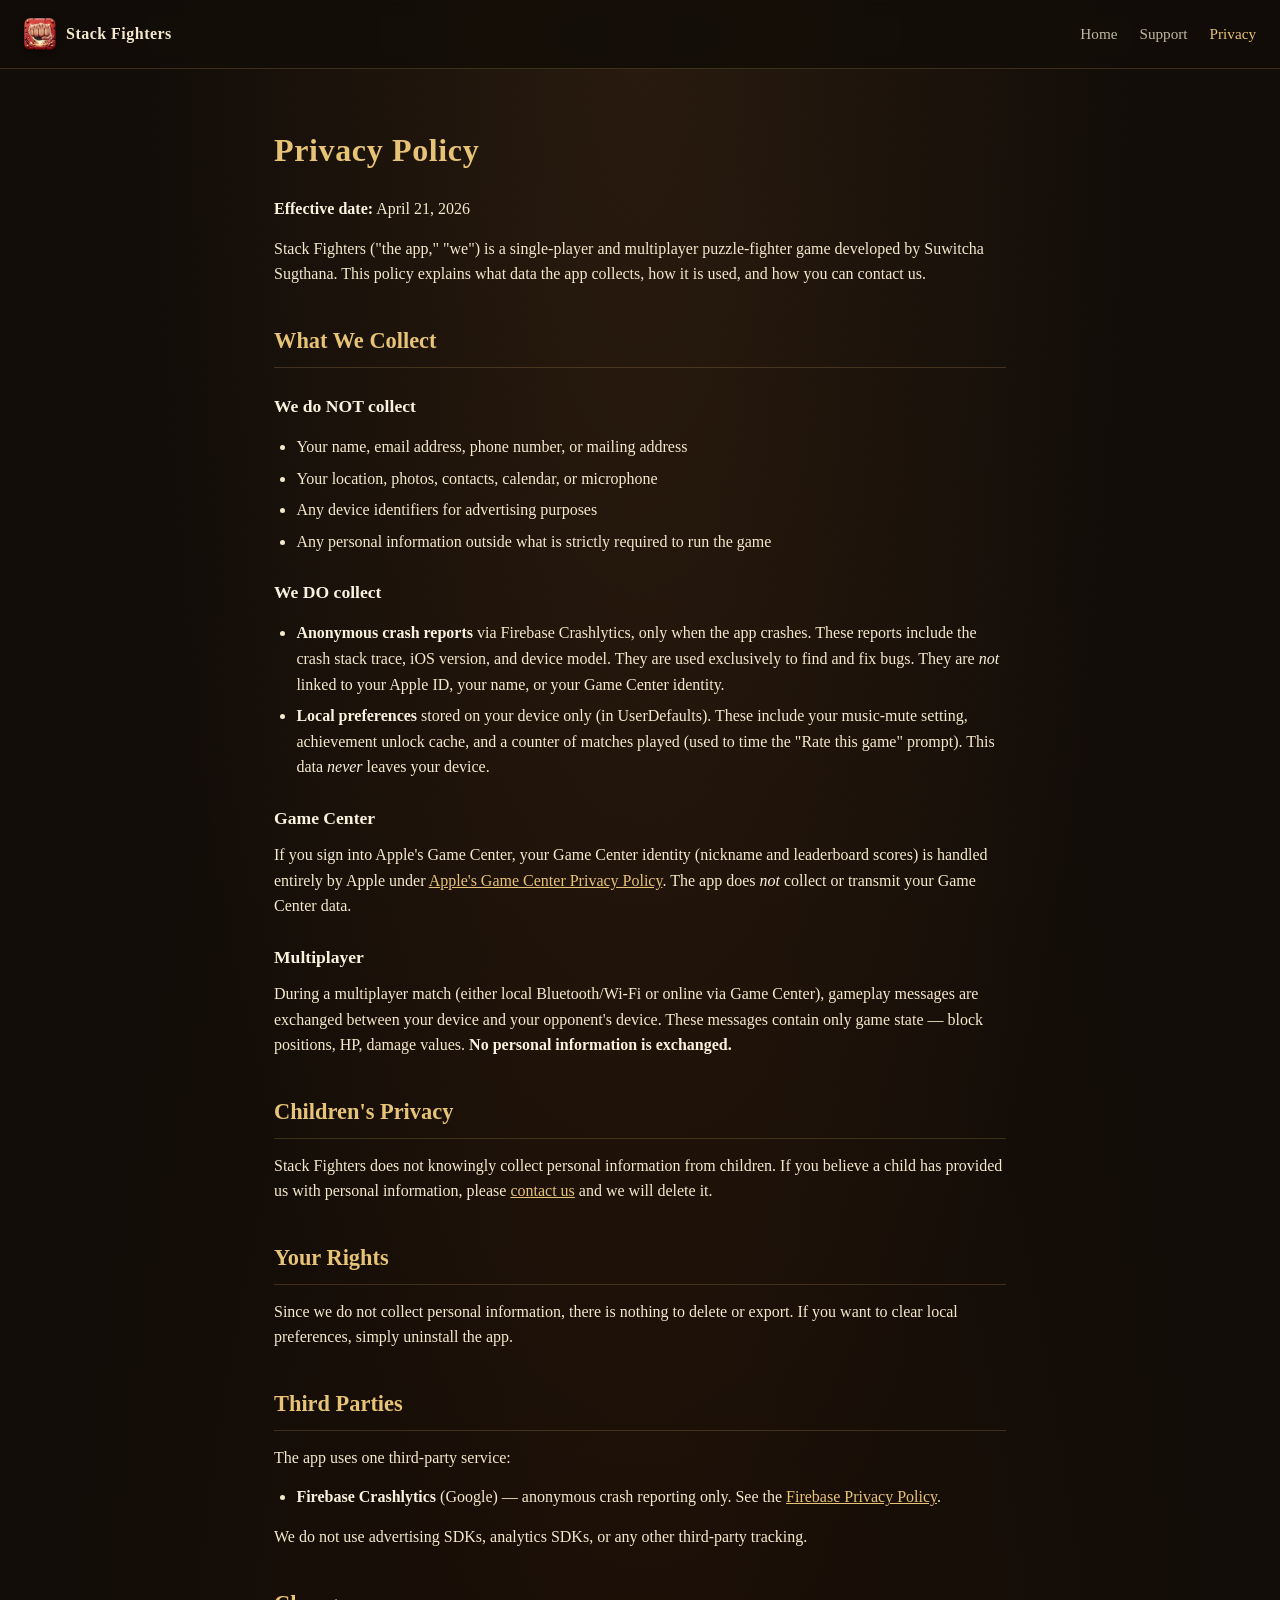
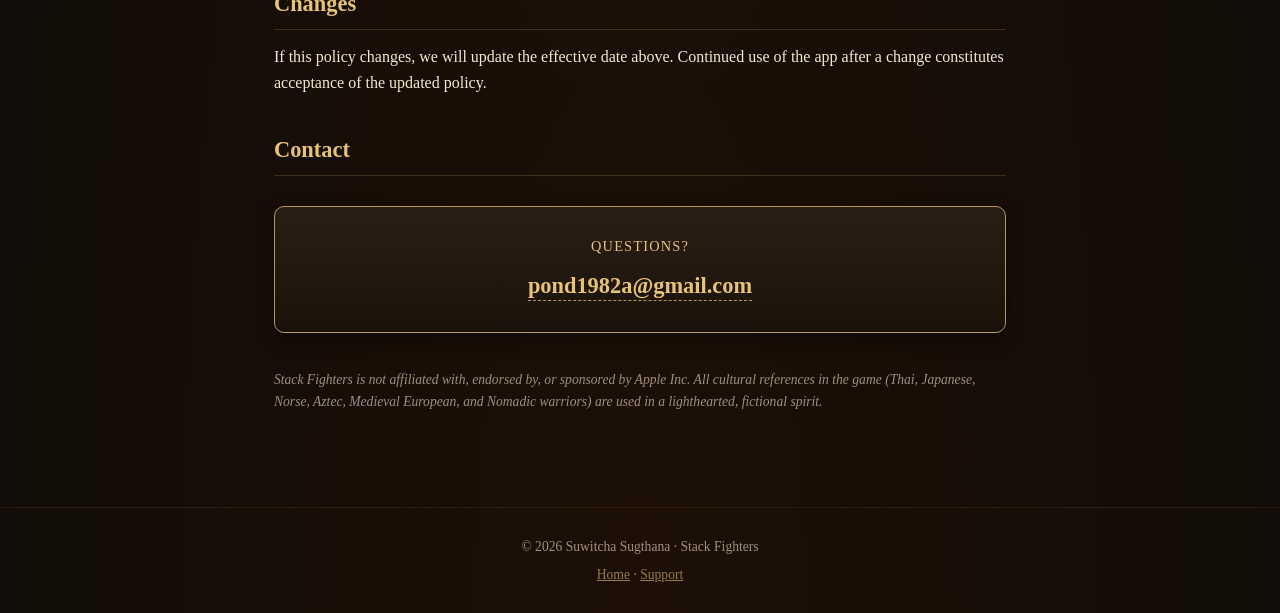
==== privacy.html @ c56e5662 "init" ====
<!DOCTYPE html>
<html lang="en">
<head>
    <meta charset="UTF-8">
    <meta name="viewport" content="width=device-width, initial-scale=1.0">
    <title>Privacy Policy — Stack Fighters</title>
    <meta name="description" content="Stack Fighters privacy policy — no tracking, no user data collection, anonymous crash reports only.">

    <link rel="icon" href="assets/icon.png" type="image/png">
    <link rel="apple-touch-icon" href="assets/icon.png">
    <link rel="stylesheet" href="style.css">
</head>
<body>

<nav class="site-nav">
    <a class="site-nav__brand" href="index.html">
        <img src="assets/icon.png" alt="Stack Fighters">
        <span>Stack Fighters</span>
    </a>
    <div class="site-nav__links">
        <a href="index.html">Home</a>
        <a href="support.html">Support</a>
        <a href="privacy.html" class="active">Privacy</a>
    </div>
</nav>

<main class="content">
    <h1>Privacy Policy</h1>
    <p><strong>Effective date:</strong> April 21, 2026</p>

    <p>Stack Fighters ("the app," "we") is a single-player and multiplayer puzzle-fighter game developed by Suwitcha Sugthana. This policy explains what data the app collects, how it is used, and how you can contact us.</p>

    <h2>What We Collect</h2>

    <h3>We do NOT collect</h3>
    <ul>
        <li>Your name, email address, phone number, or mailing address</li>
        <li>Your location, photos, contacts, calendar, or microphone</li>
        <li>Any device identifiers for advertising purposes</li>
        <li>Any personal information outside what is strictly required to run the game</li>
    </ul>

    <h3>We DO collect</h3>
    <ul>
        <li><strong>Anonymous crash reports</strong> via Firebase Crashlytics, only when the app crashes. These reports include the crash stack trace, iOS version, and device model. They are used exclusively to find and fix bugs. They are <em>not</em> linked to your Apple ID, your name, or your Game Center identity.</li>
        <li><strong>Local preferences</strong> stored on your device only (in UserDefaults). These include your music-mute setting, achievement unlock cache, and a counter of matches played (used to time the "Rate this game" prompt). This data <em>never</em> leaves your device.</li>
    </ul>

    <h3>Game Center</h3>
    <p>If you sign into Apple's Game Center, your Game Center identity (nickname and leaderboard scores) is handled entirely by Apple under <a href="https://www.apple.com/legal/privacy/" target="_blank" rel="noopener">Apple's Game Center Privacy Policy</a>. The app does <em>not</em> collect or transmit your Game Center data.</p>

    <h3>Multiplayer</h3>
    <p>During a multiplayer match (either local Bluetooth/Wi-Fi or online via Game Center), gameplay messages are exchanged between your device and your opponent's device. These messages contain only game state — block positions, HP, damage values. <strong>No personal information is exchanged.</strong></p>

    <h2>Children's Privacy</h2>
    <p>Stack Fighters does not knowingly collect personal information from children. If you believe a child has provided us with personal information, please <a href="mailto:pond1982a@gmail.com">contact us</a> and we will delete it.</p>

    <h2>Your Rights</h2>
    <p>Since we do not collect personal information, there is nothing to delete or export. If you want to clear local preferences, simply uninstall the app.</p>

    <h2>Third Parties</h2>
    <p>The app uses one third-party service:</p>
    <ul>
        <li><strong>Firebase Crashlytics</strong> (Google) — anonymous crash reporting only. See the <a href="https://firebase.google.com/support/privacy" target="_blank" rel="noopener">Firebase Privacy Policy</a>.</li>
    </ul>
    <p>We do not use advertising SDKs, analytics SDKs, or any other third-party tracking.</p>

    <h2>Changes</h2>
    <p>If this policy changes, we will update the effective date above. Continued use of the app after a change constitutes acceptance of the updated policy.</p>

    <h2>Contact</h2>

    <div class="contact-card">
        <div class="contact-card__label">Questions?</div>
        <a class="contact-card__email" href="mailto:pond1982a@gmail.com?subject=Stack%20Fighters%20Privacy%20Question">
            pond1982a@gmail.com
        </a>
    </div>

    <p style="margin-top: 36px; opacity: 0.6; font-size: 0.85em; font-style: italic;">
        Stack Fighters is not affiliated with, endorsed by, or sponsored by Apple Inc. All cultural references in the game (Thai, Japanese, Norse, Aztec, Medieval European, and Nomadic warriors) are used in a lighthearted, fictional spirit.
    </p>
</main>

<footer class="site-footer">
    <p>© 2026 Suwitcha Sugthana · Stack Fighters</p>
    <p style="margin-top: 6px;">
        <a href="index.html">Home</a> ·
        <a href="support.html">Support</a>
    </p>
</footer>

</body>
</html>
---- style.css ----
/* =========================================================================
   Stack Fighters — support + privacy site
   Visual language mirrors the in-game palette (warm vellum text on dark
   stone/ink, gold accents, carved-frame buttons). Mobile-first layout.
   ========================================================================= */

/* ---- Variables pulled from the in-game InkPalette ---- */
:root {
    --vellum:      #f5e8cc;  /* primary text */
    --light-vellum:#faf1de;  /* slight highlight */
    --dark-ink:    #271e15;  /* panel bg */
    --deeper-ink:  #120d08;  /* body bg */
    --brown-ink:   #59402e;  /* borders */
    --red-ink:     #a62823;
    --gold-ink:    #b89653;
    --gold-hi:     #e6c376;
}

/* ---- Base reset ---- */
*, *::before, *::after { box-sizing: border-box; margin: 0; padding: 0; }

html { scroll-behavior: smooth; -webkit-text-size-adjust: 100%; }

body {
    font-family: Georgia, "Times New Roman", serif;
    color: var(--vellum);
    background:
        radial-gradient(ellipse at top, rgba(168, 100, 50, 0.15), transparent 55%),
        radial-gradient(ellipse at bottom, rgba(30, 15, 5, 0.9), var(--deeper-ink) 70%),
        var(--deeper-ink);
    min-height: 100vh;
    line-height: 1.6;
    overflow-x: hidden;
}

/* Subtle dark-paper noise on body so the bg doesn't read as flat */
body::before {
    content: "";
    position: fixed;
    inset: 0;
    pointer-events: none;
    background-image:
        repeating-linear-gradient(
            45deg,
            rgba(255,255,255,0.008) 0px,
            rgba(255,255,255,0.008) 1px,
            transparent 1px,
            transparent 3px
        );
    z-index: 0;
}

/* All content sits above the noise */
main, header, footer, nav { position: relative; z-index: 1; }

/* ---- Top nav ---- */
.site-nav {
    display: flex;
    justify-content: space-between;
    align-items: center;
    padding: 18px 24px;
    border-bottom: 1px solid rgba(184, 150, 83, 0.25);
    background: rgba(18, 13, 8, 0.85);
    backdrop-filter: blur(8px);
    -webkit-backdrop-filter: blur(8px);
    position: sticky;
    top: 0;
    z-index: 100;
}
.site-nav__brand {
    display: flex;
    align-items: center;
    gap: 10px;
    text-decoration: none;
    color: var(--vellum);
    font-weight: bold;
    letter-spacing: 0.03em;
}
.site-nav__brand img {
    width: 32px; height: 32px;
    border-radius: 7px;
    box-shadow: 0 2px 6px rgba(0,0,0,0.5);
}
.site-nav__links { display: flex; gap: 22px; }
.site-nav__links a {
    color: var(--vellum);
    text-decoration: none;
    font-size: 0.95em;
    opacity: 0.78;
    transition: opacity .15s, color .15s;
}
.site-nav__links a:hover,
.site-nav__links a.active {
    color: var(--gold-hi);
    opacity: 1;
}

/* ---- Hero section (home page) ---- */
.hero {
    position: relative;
    min-height: 520px;
    padding: 80px 24px 100px;
    display: flex;
    flex-direction: column;
    align-items: center;
    justify-content: center;
    text-align: center;
    overflow: hidden;
}
.hero::before {
    content: "";
    position: absolute;
    inset: 0;
    background: url('assets/hero_bg.png') center/cover no-repeat;
    opacity: 0.4;
    z-index: -1;
}
.hero::after {
    content: "";
    position: absolute;
    inset: 0;
    background: linear-gradient(180deg,
        rgba(18,13,8,0.3) 0%,
        rgba(18,13,8,0.7) 60%,
        rgba(18,13,8,0.95) 100%);
    z-index: -1;
}

.hero__logo {
    max-width: min(620px, 88vw);
    width: 100%;
    height: auto;
    filter: drop-shadow(0 12px 24px rgba(0,0,0,0.6));
    margin-bottom: 24px;
}
.hero__tagline {
    font-size: 1.25em;
    color: var(--light-vellum);
    margin-bottom: 36px;
    max-width: 640px;
    text-shadow: 0 2px 8px rgba(0,0,0,0.7);
}
.hero__cta {
    display: inline-flex;
    align-items: center;
    gap: 12px;
    padding: 14px 28px;
    background: linear-gradient(180deg, var(--red-ink), #7a1d19);
    color: var(--vellum);
    text-decoration: none;
    font-weight: bold;
    letter-spacing: 0.05em;
    border: 2px solid var(--gold-ink);
    border-radius: 8px;
    box-shadow:
        inset 0 1px 0 rgba(255,255,255,0.15),
        0 6px 20px rgba(0,0,0,0.6);
    transition: transform .15s, box-shadow .15s;
}
.hero__cta:hover {
    transform: translateY(-2px);
    box-shadow:
        inset 0 1px 0 rgba(255,255,255,0.15),
        0 10px 28px rgba(166, 40, 35, 0.5);
}
.hero__cta-note {
    display: block;
    margin-top: 16px;
    font-size: 0.85em;
    color: var(--vellum);
    opacity: 0.55;
    font-style: italic;
}

/* ---- Generic content wrapper ---- */
.content {
    max-width: 780px;
    margin: 0 auto;
    padding: 56px 24px 80px;
}
.content h1 {
    font-size: 2em;
    color: var(--gold-hi);
    margin-bottom: 20px;
    letter-spacing: 0.02em;
}
.content h2 {
    font-size: 1.4em;
    color: var(--gold-hi);
    margin: 36px 0 14px;
    padding-bottom: 8px;
    border-bottom: 1px solid rgba(184, 150, 83, 0.25);
}
.content h3 {
    font-size: 1.1em;
    color: var(--light-vellum);
    margin: 24px 0 10px;
}
.content p { margin-bottom: 14px; }
.content ul { margin: 14px 0 14px 1.4em; }
.content ul li { margin-bottom: 6px; }
.content a { color: var(--gold-hi); }
.content strong { color: var(--light-vellum); }
.content em { color: var(--light-vellum); font-style: italic; }

/* ---- Sections on the home page ---- */
.section {
    padding: 64px 24px;
    max-width: 1100px;
    margin: 0 auto;
}
.section__title {
    font-size: 2em;
    color: var(--gold-hi);
    text-align: center;
    margin-bottom: 12px;
}
.section__lede {
    text-align: center;
    color: var(--vellum);
    opacity: 0.85;
    max-width: 620px;
    margin: 0 auto 44px;
}

/* ---- Character roster grid ---- */
.roster {
    display: grid;
    grid-template-columns: repeat(auto-fit, minmax(150px, 1fr));
    gap: 22px;
}
.roster__card {
    background: linear-gradient(180deg, #2a1f15 0%, #1a120a 100%);
    border: 1px solid rgba(184, 150, 83, 0.35);
    border-radius: 10px;
    padding: 20px 16px;
    text-align: center;
    transition: transform .2s, border-color .2s, box-shadow .2s;
    box-shadow: 0 4px 14px rgba(0,0,0,0.4);
}
.roster__card:hover {
    transform: translateY(-4px);
    border-color: var(--gold-hi);
    box-shadow: 0 10px 24px rgba(0,0,0,0.6);
}
.roster__face {
    width: 100px; height: 100px;
    border-radius: 50%;
    object-fit: cover;
    margin: 0 auto 12px;
    display: block;
    border: 2px solid var(--gold-ink);
    box-shadow: 0 3px 8px rgba(0,0,0,0.5);
}
.roster__name {
    font-size: 1.05em;
    font-weight: bold;
    color: var(--vellum);
    margin-bottom: 2px;
}
.roster__origin {
    font-size: 0.82em;
    color: var(--gold-hi);
    margin-bottom: 6px;
}
.roster__ult {
    font-size: 0.78em;
    color: var(--vellum);
    opacity: 0.7;
    line-height: 1.35;
}

/* ---- Block type legend ---- */
.blocks {
    display: grid;
    grid-template-columns: repeat(auto-fit, minmax(180px, 1fr));
    gap: 18px;
    margin-top: 24px;
}
.blocks__item {
    display: flex;
    align-items: center;
    gap: 14px;
    background: rgba(39, 30, 21, 0.6);
    border: 1px solid rgba(184, 150, 83, 0.2);
    border-radius: 8px;
    padding: 14px 16px;
}
.blocks__item img {
    width: 48px; height: 48px;
    flex-shrink: 0;
    image-rendering: pixelated;
    image-rendering: crisp-edges;
}
.blocks__item-name {
    font-weight: bold;
    color: var(--gold-hi);
    font-size: 0.95em;
}
.blocks__item-desc {
    font-size: 0.82em;
    color: var(--vellum);
    opacity: 0.78;
    margin-top: 2px;
}

/* ---- Feature pill grid ---- */
.features {
    display: grid;
    grid-template-columns: repeat(auto-fit, minmax(220px, 1fr));
    gap: 16px;
    margin-top: 24px;
}
.features__item {
    background: linear-gradient(180deg, #2a1f15 0%, #1a120a 100%);
    border: 1px solid rgba(184, 150, 83, 0.2);
    border-radius: 10px;
    padding: 18px 18px 16px;
}
.features__icon {
    font-size: 1.6em;
    margin-bottom: 8px;
    display: block;
}
.features__title {
    color: var(--gold-hi);
    font-weight: bold;
    margin-bottom: 4px;
}
.features__desc {
    font-size: 0.88em;
    color: var(--vellum);
    opacity: 0.8;
}

/* ---- FAQ accordion (support page) ---- */
.faq details {
    background: rgba(39, 30, 21, 0.6);
    border: 1px solid rgba(184, 150, 83, 0.2);
    border-radius: 8px;
    padding: 14px 18px;
    margin-bottom: 12px;
    transition: border-color .15s;
}
.faq details[open] { border-color: var(--gold-ink); }
.faq summary {
    cursor: pointer;
    font-weight: bold;
    color: var(--light-vellum);
    list-style: none;
    padding-right: 24px;
    position: relative;
}
.faq summary::-webkit-details-marker { display: none; }
.faq summary::after {
    content: "+";
    position: absolute;
    right: 0; top: 0;
    color: var(--gold-hi);
    font-size: 1.2em;
    transition: transform .15s;
}
.faq details[open] summary::after {
    content: "−";
}
.faq details p {
    margin-top: 10px;
    color: var(--vellum);
    opacity: 0.9;
    font-size: 0.95em;
}

/* ---- Contact card ---- */
.contact-card {
    background: linear-gradient(180deg, #2a1f15 0%, #1a120a 100%);
    border: 1px solid var(--gold-ink);
    border-radius: 10px;
    padding: 28px;
    text-align: center;
    margin: 30px 0;
    box-shadow: 0 6px 20px rgba(0,0,0,0.4);
}
.contact-card__label {
    color: var(--gold-hi);
    font-size: 0.9em;
    letter-spacing: 0.08em;
    text-transform: uppercase;
    margin-bottom: 10px;
}
.contact-card__email {
    font-size: 1.4em;
    color: var(--vellum);
    text-decoration: none;
    font-weight: bold;
    border-bottom: 1px dashed var(--gold-ink);
    padding-bottom: 2px;
}
.contact-card__email:hover { color: var(--gold-hi); }

/* ---- Footer ---- */
.site-footer {
    border-top: 1px solid rgba(184, 150, 83, 0.2);
    padding: 28px 24px;
    text-align: center;
    color: var(--vellum);
    opacity: 0.6;
    font-size: 0.85em;
}
.site-footer a { color: var(--gold-hi); }

/* ---- Responsive tweaks ---- */
@media (max-width: 640px) {
    .site-nav { padding: 14px 18px; }
    .site-nav__links { gap: 14px; font-size: 0.9em; }
    .site-nav__brand span { display: none; }  /* icon-only on mobile */
    .hero { padding: 60px 18px 80px; min-height: 440px; }
    .hero__tagline { font-size: 1.05em; }
    .section { padding: 48px 18px; }
    .content { padding: 40px 18px 64px; }
    .content h1 { font-size: 1.65em; }
    .content h2 { font-size: 1.2em; }
    .roster__face { width: 84px; height: 84px; }
}
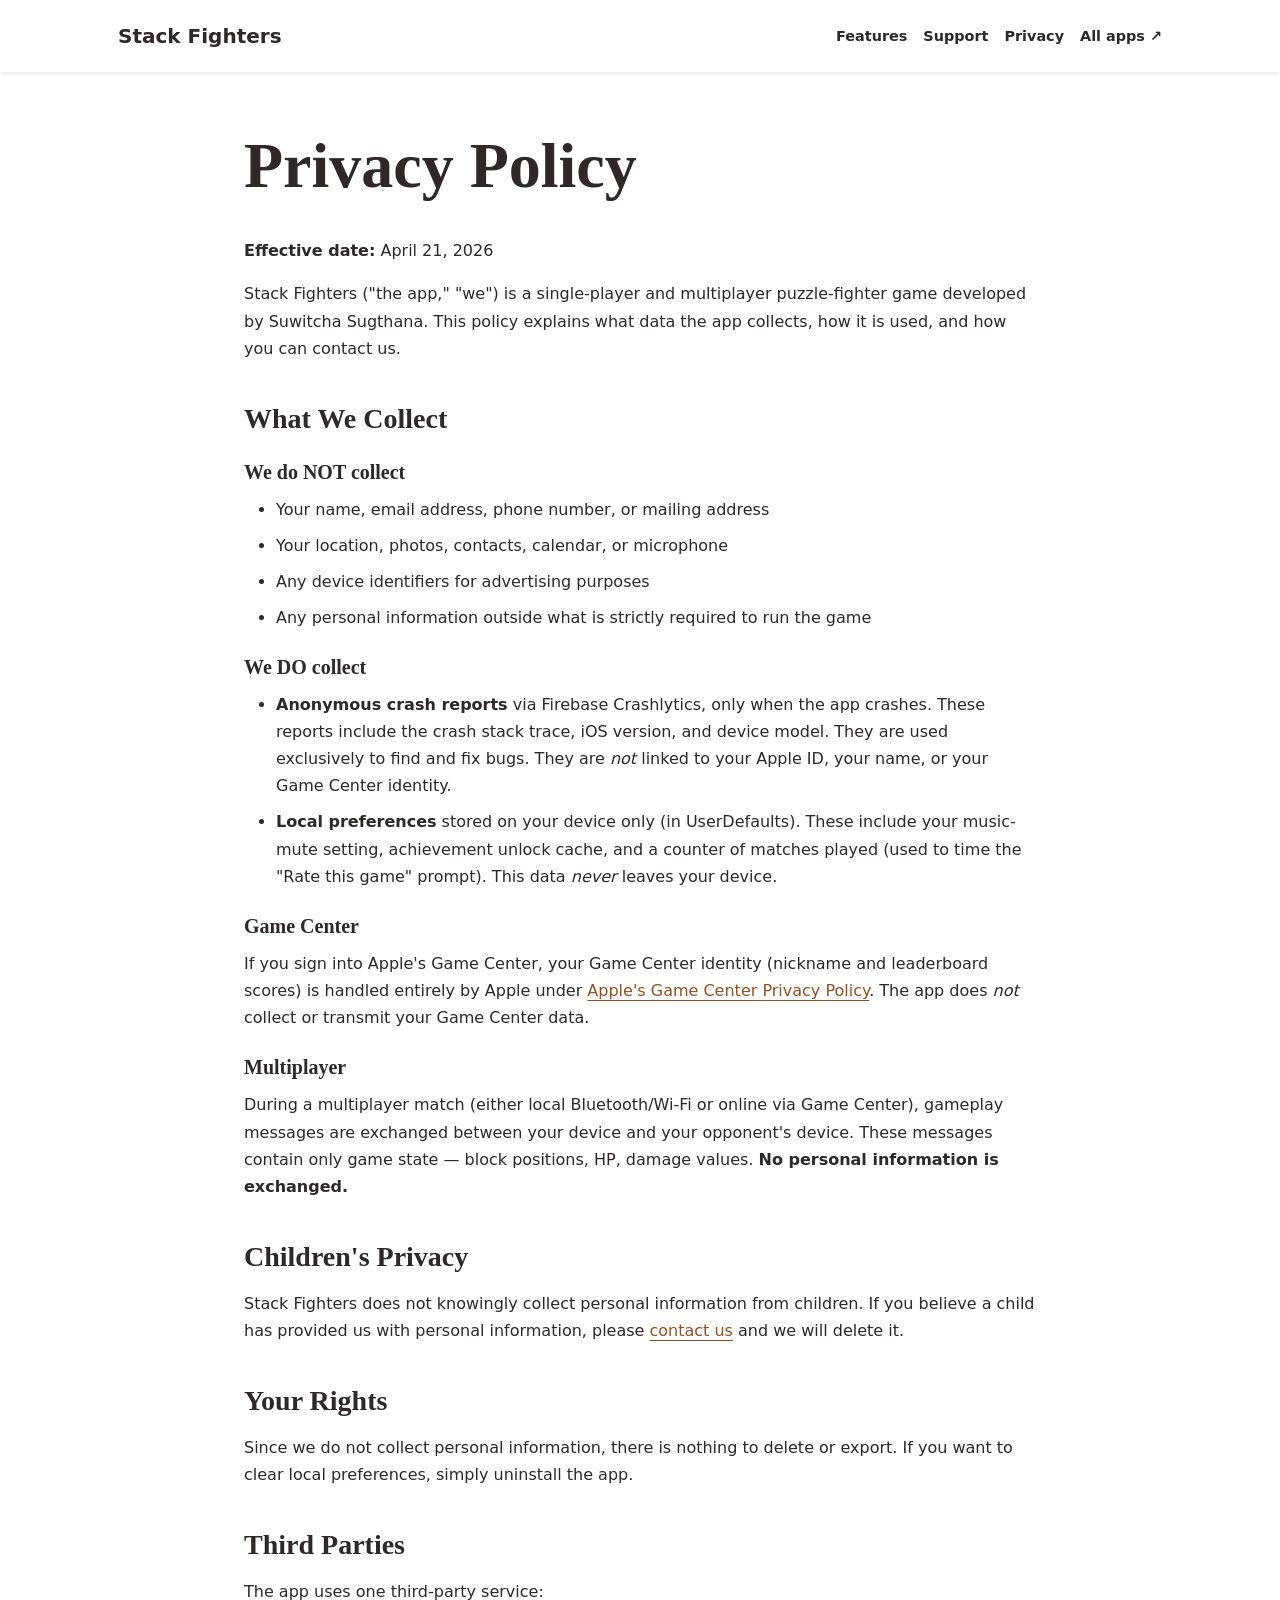
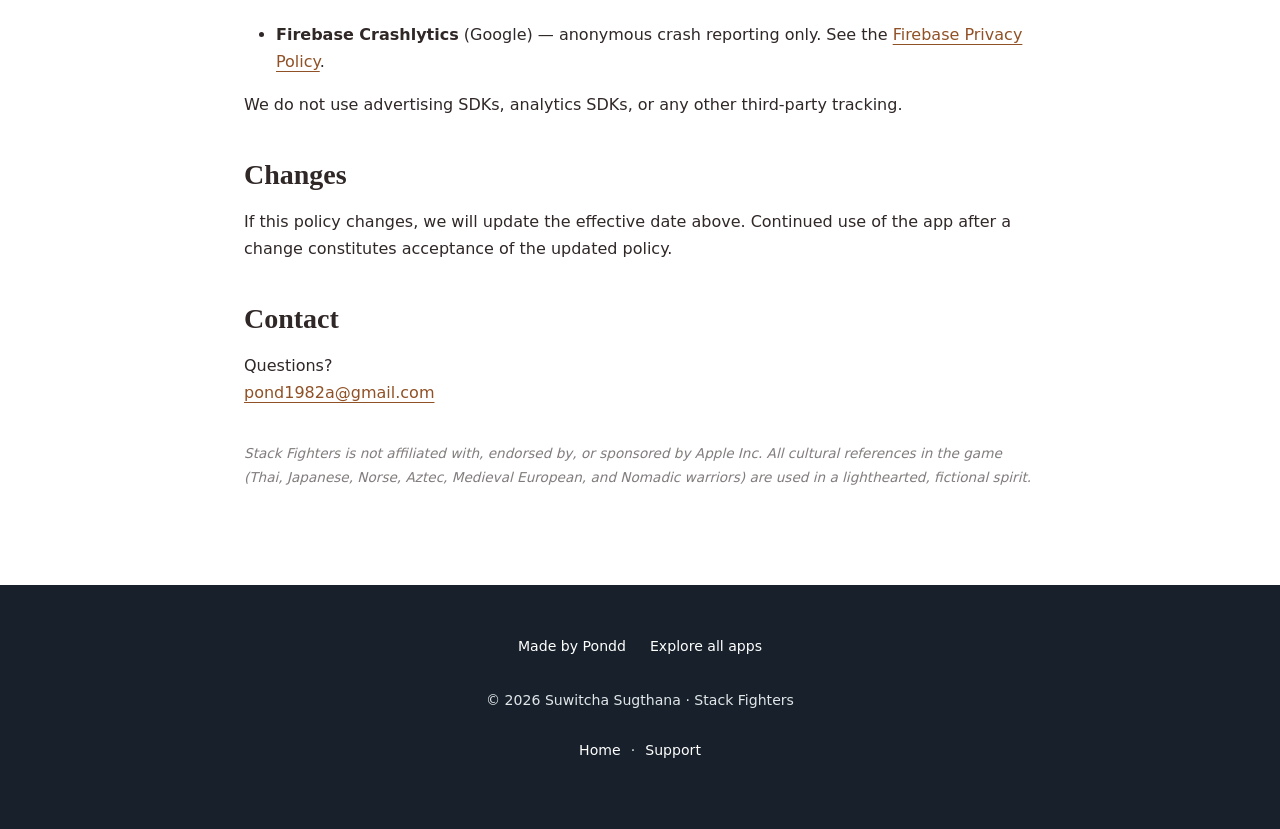
==== commit 049d141e: "Refresh app website with customized New Age layout" ====
--- a/privacy.html
+++ b/privacy.html
@@ -1,94 +1,58 @@
-<!DOCTYPE html>
-<html lang="en">
-<head>
-    <meta charset="UTF-8">
-    <meta name="viewport" content="width=device-width, initial-scale=1.0">
-    <title>Privacy Policy — Stack Fighters</title>
-    <meta name="description" content="Stack Fighters privacy policy — no tracking, no user data collection, anonymous crash reports only.">
+<!doctype html><html lang="en"><head>
+<meta charset="utf-8"/>
+<meta content="width=device-width, initial-scale=1.0" name="viewport"/>
+<title>Privacy Policy — Stack Fighters</title>
+<meta content="Stack Fighters privacy policy — no tracking, no user data collection, anonymous crash reports only." name="description"/>
+<link href="assets/icon.png" rel="icon" type="image/png"/>
+<link href="assets/icon.png" rel="apple-touch-icon"/>
 
-    <link rel="icon" href="assets/icon.png" type="image/png">
-    <link rel="apple-touch-icon" href="assets/icon.png">
-    <link rel="stylesheet" href="style.css">
-</head>
-<body>
-
-<nav class="site-nav">
-    <a class="site-nav__brand" href="index.html">
-        <img src="assets/icon.png" alt="Stack Fighters">
-        <span>Stack Fighters</span>
-    </a>
-    <div class="site-nav__links">
-        <a href="index.html">Home</a>
-        <a href="support.html">Support</a>
-        <a href="privacy.html" class="active">Privacy</a>
-    </div>
-</nav>
-
-<main class="content">
-    <h1>Privacy Policy</h1>
-    <p><strong>Effective date:</strong> April 21, 2026</p>
-
-    <p>Stack Fighters ("the app," "we") is a single-player and multiplayer puzzle-fighter game developed by Suwitcha Sugthana. This policy explains what data the app collects, how it is used, and how you can contact us.</p>
-
-    <h2>What We Collect</h2>
-
-    <h3>We do NOT collect</h3>
-    <ul>
-        <li>Your name, email address, phone number, or mailing address</li>
-        <li>Your location, photos, contacts, calendar, or microphone</li>
-        <li>Any device identifiers for advertising purposes</li>
-        <li>Any personal information outside what is strictly required to run the game</li>
-    </ul>
-
-    <h3>We DO collect</h3>
-    <ul>
-        <li><strong>Anonymous crash reports</strong> via Firebase Crashlytics, only when the app crashes. These reports include the crash stack trace, iOS version, and device model. They are used exclusively to find and fix bugs. They are <em>not</em> linked to your Apple ID, your name, or your Game Center identity.</li>
-        <li><strong>Local preferences</strong> stored on your device only (in UserDefaults). These include your music-mute setting, achievement unlock cache, and a counter of matches played (used to time the "Rate this game" prompt). This data <em>never</em> leaves your device.</li>
-    </ul>
-
-    <h3>Game Center</h3>
-    <p>If you sign into Apple's Game Center, your Game Center identity (nickname and leaderboard scores) is handled entirely by Apple under <a href="https://www.apple.com/legal/privacy/" target="_blank" rel="noopener">Apple's Game Center Privacy Policy</a>. The app does <em>not</em> collect or transmit your Game Center data.</p>
-
-    <h3>Multiplayer</h3>
-    <p>During a multiplayer match (either local Bluetooth/Wi-Fi or online via Game Center), gameplay messages are exchanged between your device and your opponent's device. These messages contain only game state — block positions, HP, damage values. <strong>No personal information is exchanged.</strong></p>
-
-    <h2>Children's Privacy</h2>
-    <p>Stack Fighters does not knowingly collect personal information from children. If you believe a child has provided us with personal information, please <a href="mailto:pond1982a@gmail.com">contact us</a> and we will delete it.</p>
-
-    <h2>Your Rights</h2>
-    <p>Since we do not collect personal information, there is nothing to delete or export. If you want to clear local preferences, simply uninstall the app.</p>
-
-    <h2>Third Parties</h2>
-    <p>The app uses one third-party service:</p>
-    <ul>
-        <li><strong>Firebase Crashlytics</strong> (Google) — anonymous crash reporting only. See the <a href="https://firebase.google.com/support/privacy" target="_blank" rel="noopener">Firebase Privacy Policy</a>.</li>
-    </ul>
-    <p>We do not use advertising SDKs, analytics SDKs, or any other third-party tracking.</p>
-
-    <h2>Changes</h2>
-    <p>If this policy changes, we will update the effective date above. Continued use of the app after a change constitutes acceptance of the updated policy.</p>
-
-    <h2>Contact</h2>
-
-    <div class="contact-card">
-        <div class="contact-card__label">Questions?</div>
-        <a class="contact-card__email" href="mailto:pond1982a@gmail.com?subject=Stack%20Fighters%20Privacy%20Question">
+<link href="new-age/css/styles.css" rel="stylesheet"/><link href="new-age/css/app.css" rel="stylesheet"/></head><body><a class="skip-link" href="#main-content">Skip to content</a><nav class="navbar navbar-light shadow-sm" id="mainNav" aria-label="Main navigation"><div class="container px-5"><a class="navbar-brand fw-bold" href="index.html">Stack Fighters</a><div class="site-links"><a href="index.html#features">Features</a><a href="support.html">Support</a><a href="privacy.html">Privacy</a><a href="https://pond1982.github.io/Pondd-Page/apps.html">All apps ↗</a></div></div></nav><main id="main-content" class="legal-content">
+<h1>Privacy Policy</h1>
+<p><strong>Effective date:</strong> April 21, 2026</p>
+<p>Stack Fighters ("the app," "we") is a single-player and multiplayer puzzle-fighter game developed by Suwitcha Sugthana. This policy explains what data the app collects, how it is used, and how you can contact us.</p>
+<h2>What We Collect</h2>
+<h3>We do NOT collect</h3>
+<ul>
+<li>Your name, email address, phone number, or mailing address</li>
+<li>Your location, photos, contacts, calendar, or microphone</li>
+<li>Any device identifiers for advertising purposes</li>
+<li>Any personal information outside what is strictly required to run the game</li>
+</ul>
+<h3>We DO collect</h3>
+<ul>
+<li><strong>Anonymous crash reports</strong> via Firebase Crashlytics, only when the app crashes. These reports include the crash stack trace, iOS version, and device model. They are used exclusively to find and fix bugs. They are <em>not</em> linked to your Apple ID, your name, or your Game Center identity.</li>
+<li><strong>Local preferences</strong> stored on your device only (in UserDefaults). These include your music-mute setting, achievement unlock cache, and a counter of matches played (used to time the "Rate this game" prompt). This data <em>never</em> leaves your device.</li>
+</ul>
+<h3>Game Center</h3>
+<p>If you sign into Apple's Game Center, your Game Center identity (nickname and leaderboard scores) is handled entirely by Apple under <a href="https://www.apple.com/legal/privacy/" rel="noopener" target="_blank">Apple's Game Center Privacy Policy</a>. The app does <em>not</em> collect or transmit your Game Center data.</p>
+<h3>Multiplayer</h3>
+<p>During a multiplayer match (either local Bluetooth/Wi-Fi or online via Game Center), gameplay messages are exchanged between your device and your opponent's device. These messages contain only game state — block positions, HP, damage values. <strong>No personal information is exchanged.</strong></p>
+<h2>Children's Privacy</h2>
+<p>Stack Fighters does not knowingly collect personal information from children. If you believe a child has provided us with personal information, please <a href="mailto:pond1982a@gmail.com">contact us</a> and we will delete it.</p>
+<h2>Your Rights</h2>
+<p>Since we do not collect personal information, there is nothing to delete or export. If you want to clear local preferences, simply uninstall the app.</p>
+<h2>Third Parties</h2>
+<p>The app uses one third-party service:</p>
+<ul>
+<li><strong>Firebase Crashlytics</strong> (Google) — anonymous crash reporting only. See the <a href="https://firebase.google.com/support/privacy" rel="noopener" target="_blank">Firebase Privacy Policy</a>.</li>
+</ul>
+<p>We do not use advertising SDKs, analytics SDKs, or any other third-party tracking.</p>
+<h2>Changes</h2>
+<p>If this policy changes, we will update the effective date above. Continued use of the app after a change constitutes acceptance of the updated policy.</p>
+<h2>Contact</h2>
+<div class="contact-card">
+<div class="contact-card__label">Questions?</div>
+<a class="contact-card__email" href="mailto:pond1982a@gmail.com?subject=Stack%20Fighters%20Privacy%20Question">
             pond1982a@gmail.com
         </a>
-    </div>
-
-    <p style="margin-top: 36px; opacity: 0.6; font-size: 0.85em; font-style: italic;">
+</div>
+<p style="margin-top: 36px; opacity: 0.6; font-size: 0.85em; font-style: italic;">
         Stack Fighters is not affiliated with, endorsed by, or sponsored by Apple Inc. All cultural references in the game (Thai, Japanese, Norse, Aztec, Medieval European, and Nomadic warriors) are used in a lighthearted, fictional spirit.
     </p>
-</main>
-
-<footer class="site-footer">
-    <p>© 2026 Suwitcha Sugthana · Stack Fighters</p>
-    <p style="margin-top: 6px;">
-        <a href="index.html">Home</a> ·
+</main><footer class="site-footer"><div class="container px-5"><div class="footer-links"><a href="https://pond1982.github.io/Pondd-Page/">Made by Pondd</a><a href="https://pond1982.github.io/Pondd-Page/apps.html">Explore all apps</a></div><div class="footer-original">
+<p>© 2026 Suwitcha Sugthana · Stack Fighters</p>
+<p style="margin-top: 6px;">
+<a href="index.html">Home</a> ·
         <a href="support.html">Support</a>
-    </p>
-</footer>
-
-</body>
-</html>
+</p>
+</div></div></footer></body></html>
--- a/new-age/css/app.css
+++ b/new-age/css/app.css
@@ -0,0 +1,8 @@
+:root{--accent:#905126;--second:#8a3046;--tint:#fff5e9;--ink:#302727;}
+/* App-specific layer for Start Bootstrap New Age. Base theme: MIT, see LICENSE-NEW-AGE.txt. */
+:root{--bs-body-font-family:system-ui,-apple-system,BlinkMacSystemFont,"Segoe UI",sans-serif;--bs-body-color:var(--ink)}
+html{scroll-padding-top:1rem}body{color:var(--ink);background:#fff;line-height:1.7}h1,h2,h3,.font-alt{font-family:Georgia,"Times New Roman",serif}img{max-width:100%}a{color:var(--accent);text-underline-offset:.25em}a:hover{color:var(--ink)}a:focus-visible,summary:focus-visible{outline:3px solid var(--accent);outline-offset:5px}a,button,summary{-webkit-tap-highlight-color:transparent}.skip-link{position:absolute;top:-100px;left:1rem;background:#fff;color:#111;padding:.7rem 1rem;z-index:1000}.skip-link:focus{top:.5rem}
+#mainNav{position:relative;padding:1rem 0;background:#fff}#mainNav .container{gap:1rem}#mainNav .navbar-brand{font-family:inherit;color:var(--ink);white-space:normal;line-height:1.25;max-width:100%;margin:0}.site-links{display:flex;flex-wrap:wrap;gap:.25rem 1rem;align-items:center}.site-links a{font-size:.9rem;padding:.5rem 0;font-weight:650;color:var(--ink);text-decoration:none}.site-links a:hover{text-decoration:underline}.masthead{padding:5rem 0 4rem;background:var(--tint);overflow:hidden}.eyebrow{font-family:inherit;font-size:.75rem;font-weight:750;text-transform:uppercase;letter-spacing:.15em;color:var(--accent);margin-bottom:1.25rem}.masthead h1{font-size:clamp(2.75rem,5.2vw,5rem);letter-spacing:-.045em;line-height:1.03}.lead{font-size:1.12rem;line-height:1.75;color:#4d555c;max-width:34rem}.app-badge{height:3.1rem}.download-link{display:inline-block}.download-link:hover{transform:translateY(-2px)}.text-link{display:inline-flex;align-items:center;min-height:44px;font-weight:650}.masthead-device-mockup{isolation:isolate;min-height:25rem}.art-orb{position:absolute;width:24rem;max-width:95%;aspect-ratio:1;border-radius:50%;background:linear-gradient(120deg,var(--accent),var(--second));opacity:.18;z-index:-1}.hero-image{display:block;width:auto;max-width:84%;max-height:34rem;border-radius:1.6rem;object-fit:contain;filter:drop-shadow(0 1.2rem 1.5rem #13283425)}.hero-image.phone{border:7px solid #20242c;max-height:34rem;border-radius:2rem}.hero-image.landscape{max-width:100%;width:100%;border-radius:2rem}.hero-image.mascot{border-radius:2.5rem;max-height:30rem}.bg-gradient-primary-to-secondary{background:linear-gradient(110deg,var(--accent),var(--second))!important}.statement{padding:3.3rem 0}.statement h2{font-size:clamp(1.65rem,3vw,2.7rem);line-height:1.25;max-width:54rem;margin:auto}.feature-number{display:block;font-size:2.3rem;line-height:1;font-weight:750;color:var(--accent);margin-bottom:1.1rem}.features-section h2,.detail-section>div>h2{font-size:clamp(2rem,3.5vw,3rem);margin-bottom:3rem}.feature-item h3{font-size:1.45rem}.feature-item p{color:#535b62}.detail-section{background:var(--tint)}.detail-content{max-width:74rem;margin:auto}.detail-content h2{margin:3rem 0 1.2rem;font-size:2rem}.detail-content h3{font-size:1.3rem}.detail-content .features,.roster,.blocks,.biome-strip{display:grid;grid-template-columns:repeat(3,minmax(0,1fr));gap:1.5rem}.detail-content .features__item,.roster__card,.blocks__item,.card,.faq-item,.callout,.contact-box{background:#fff;border:1px solid #16202b18;border-radius:1rem;padding:1.5rem;margin:1rem 0}.features__title,.roster__name,.blocks__item-name{font-weight:750}.features__icon{display:block;font-size:2rem}.roster__card{text-align:center}.roster__face{width:9rem;aspect-ratio:1;object-fit:cover;border-radius:50%;margin-bottom:1rem}.roster__origin,.roster__ult{font-size:.9rem}.blocks__item img{width:4rem;float:left;margin-right:1rem}.biome-strip__tile{aspect-ratio:2.09;background-size:cover;border-radius:.8rem}.lore{font:italic 1.4rem/1.7 Georgia,serif;border-left:3px solid var(--accent);padding:1rem 1.5rem;margin:2rem 0}.screenshot-scroll{display:grid;grid-template-columns:repeat(5,minmax(0,1fr));gap:1rem}.screenshot-item img{border-radius:.8rem}.caption{font-size:.8rem;text-align:center;margin:.7rem 0}.legal-content{max-width:52rem;padding:3.5rem 1.25rem 5rem;margin:auto;overflow-wrap:anywhere}.legal-content h1{font-size:clamp(2.4rem,5vw,4rem);margin-bottom:2rem}.legal-content h2{font-size:1.75rem;margin:2.5rem 0 1rem}.legal-content h3{font-size:1.25rem;margin:1.5rem 0 .75rem}.legal-content .hero{padding:0;background:none}.legal-content .card,.legal-content .callout{background:var(--tint)}.legal-content details{padding:1rem;border:1px solid #16202b25;border-radius:.75rem;margin:1rem 0}.legal-content summary{font-weight:700;cursor:pointer}.legal-content .icon{width:4rem}.legal-content li{margin:.55rem 0}.legal-content .btn{background:var(--accent);color:#fff;white-space:normal}.site-footer{background:#18212b;color:#e1e6e9;padding:2.5rem 0;text-align:center;font-size:.88rem}.footer-links{display:flex;flex-wrap:wrap;gap:.3rem 1.5rem;justify-content:center}.site-footer a{color:#fff;display:inline-flex;align-items:center;min-height:44px}.footer-original{margin-top:1.3rem}.footer-original a{margin:0 .35rem}.download-section{padding:4rem 0}.download-section h2{font-size:clamp(2rem,4vw,3.6rem)}.download-section p{color:#fff;margin-bottom:1.8rem}.section__lede{max-width:48rem}.detail-content .section{padding:1rem 0}.detail-content .section__title{margin-bottom:1rem}.detail-content>section{padding:1rem 0}.detail-content .hero__cta-note{display:none}
+@media(max-width:991px){.masthead{padding:3.5rem 0}.masthead .lead{margin:auto}.masthead-device-mockup{margin-top:2.5rem}.detail-content .features,.roster{grid-template-columns:repeat(2,minmax(0,1fr))}.site-links{gap:.2rem 1rem}.hero-image{max-height:28rem}.hero-image.phone{max-height:28rem}}
+@media(max-width:575px){.container.px-5{padding-left:1.25rem!important;padding-right:1.25rem!important}#mainNav .container{display:block}.site-links{margin-top:.7rem;gap:.1rem 1rem}.site-links a{font-size:.83rem}.masthead h1{font-size:2.8rem}.masthead-device-mockup{min-height:18rem}.hero-image{max-width:90%}.hero-image.phone{max-height:26rem}.detail-content .features,.blocks,.biome-strip{grid-template-columns:1fr}.roster{gap:.7rem}.roster__card{padding:.8rem}.screenshot-scroll{grid-template-columns:repeat(2,minmax(0,1fr))}.feature-item{text-align:left!important}.feature-number{font-size:1.7rem}.legal-content{padding-top:2.5rem}}
+@media(prefers-reduced-motion:reduce){html{scroll-behavior:auto!important}*{animation:none!important;transition:none!important}}
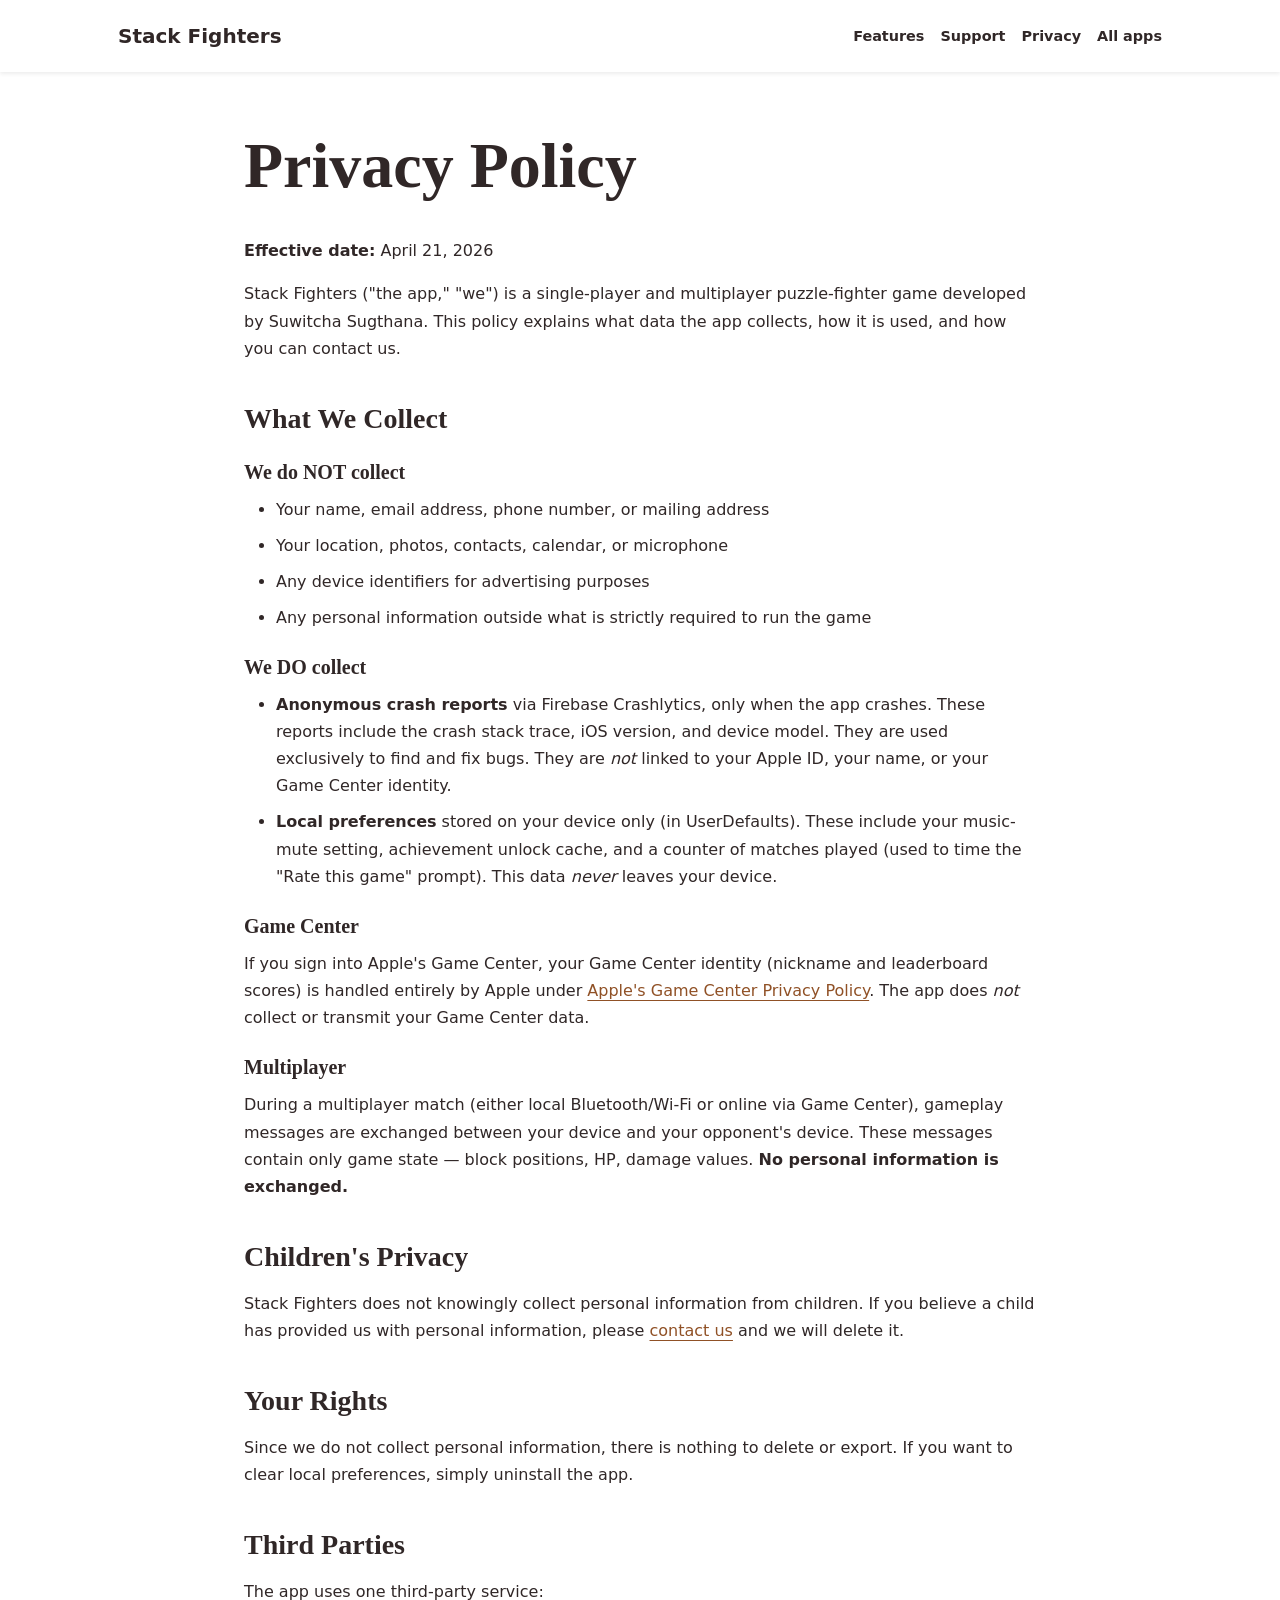
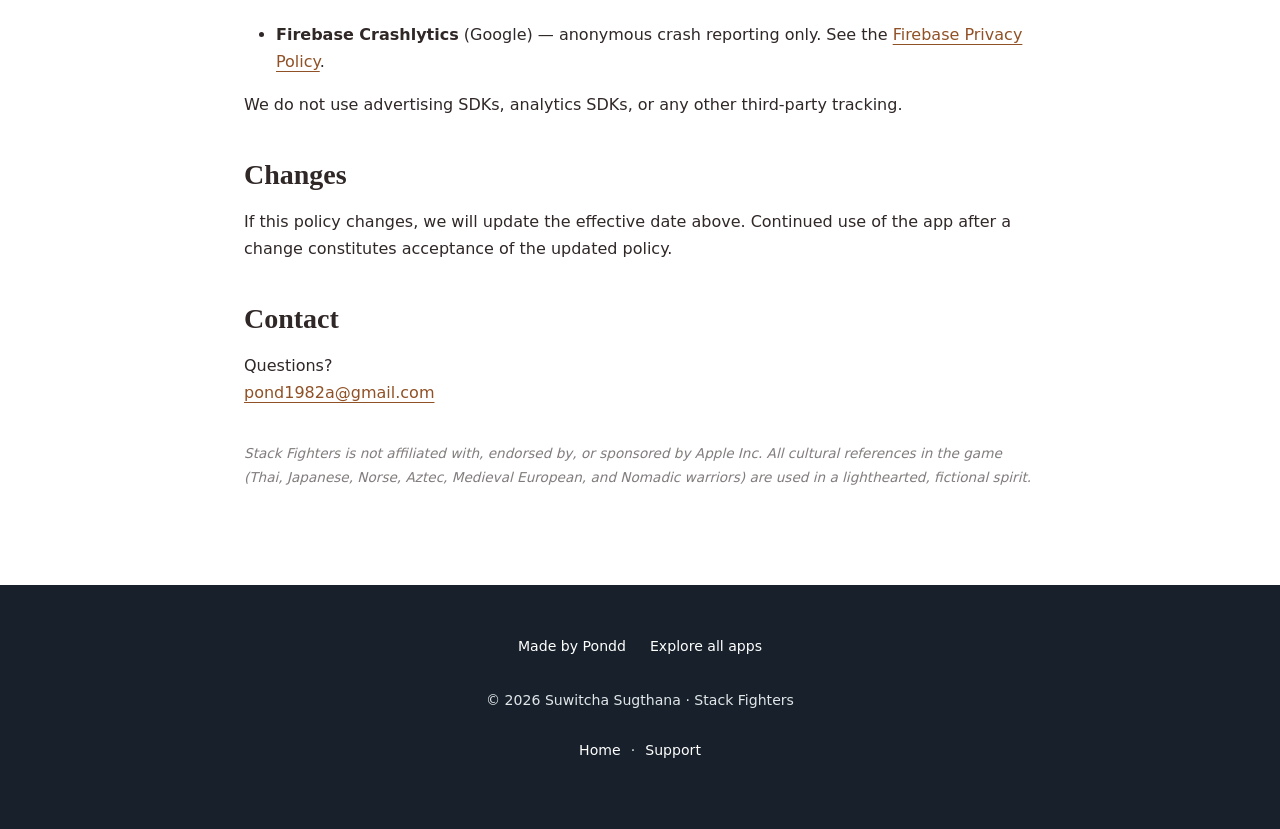
==== commit 82037448: "Align app-directory links and record browser QA results" ====
--- a/privacy.html
+++ b/privacy.html
@@ -6,7 +6,7 @@
 <link href="assets/icon.png" rel="icon" type="image/png"/>
 <link href="assets/icon.png" rel="apple-touch-icon"/>
 
-<link href="new-age/css/styles.css" rel="stylesheet"/><link href="new-age/css/app.css" rel="stylesheet"/></head><body><a class="skip-link" href="#main-content">Skip to content</a><nav class="navbar navbar-light shadow-sm" id="mainNav" aria-label="Main navigation"><div class="container px-5"><a class="navbar-brand fw-bold" href="index.html">Stack Fighters</a><div class="site-links"><a href="index.html#features">Features</a><a href="support.html">Support</a><a href="privacy.html">Privacy</a><a href="https://pond1982.github.io/Pondd-Page/apps.html">All apps ↗</a></div></div></nav><main id="main-content" class="legal-content">
+<link href="new-age/css/styles.css" rel="stylesheet"/><link href="new-age/css/app.css" rel="stylesheet"/></head><body><a class="skip-link" href="#main-content">Skip to content</a><nav class="navbar navbar-light shadow-sm" id="mainNav" aria-label="Main navigation"><div class="container px-5"><a class="navbar-brand fw-bold" href="index.html">Stack Fighters</a><div class="site-links"><a href="index.html#features">Features</a><a href="support.html">Support</a><a href="privacy.html">Privacy</a><a href="https://pond1982.github.io/Pondd-Page/index.html#apps">All apps</a></div></div></nav><main id="main-content" class="legal-content">
 <h1>Privacy Policy</h1>
 <p><strong>Effective date:</strong> April 21, 2026</p>
 <p>Stack Fighters ("the app," "we") is a single-player and multiplayer puzzle-fighter game developed by Suwitcha Sugthana. This policy explains what data the app collects, how it is used, and how you can contact us.</p>
@@ -49,7 +49,7 @@
 <p style="margin-top: 36px; opacity: 0.6; font-size: 0.85em; font-style: italic;">
         Stack Fighters is not affiliated with, endorsed by, or sponsored by Apple Inc. All cultural references in the game (Thai, Japanese, Norse, Aztec, Medieval European, and Nomadic warriors) are used in a lighthearted, fictional spirit.
     </p>
-</main><footer class="site-footer"><div class="container px-5"><div class="footer-links"><a href="https://pond1982.github.io/Pondd-Page/">Made by Pondd</a><a href="https://pond1982.github.io/Pondd-Page/apps.html">Explore all apps</a></div><div class="footer-original">
+</main><footer class="site-footer"><div class="container px-5"><div class="footer-links"><a href="https://pond1982.github.io/Pondd-Page/">Made by Pondd</a><a href="https://pond1982.github.io/Pondd-Page/index.html#apps">Explore all apps</a></div><div class="footer-original">
 <p>© 2026 Suwitcha Sugthana · Stack Fighters</p>
 <p style="margin-top: 6px;">
 <a href="index.html">Home</a> ·
--- a/new-age/css/app.css
+++ b/new-age/css/app.css
@@ -6,3 +6,6 @@
 @media(max-width:991px){.masthead{padding:3.5rem 0}.masthead .lead{margin:auto}.masthead-device-mockup{margin-top:2.5rem}.detail-content .features,.roster{grid-template-columns:repeat(2,minmax(0,1fr))}.site-links{gap:.2rem 1rem}.hero-image{max-height:28rem}.hero-image.phone{max-height:28rem}}
 @media(max-width:575px){.container.px-5{padding-left:1.25rem!important;padding-right:1.25rem!important}#mainNav .container{display:block}.site-links{margin-top:.7rem;gap:.1rem 1rem}.site-links a{font-size:.83rem}.masthead h1{font-size:2.8rem}.masthead-device-mockup{min-height:18rem}.hero-image{max-width:90%}.hero-image.phone{max-height:26rem}.detail-content .features,.blocks,.biome-strip{grid-template-columns:1fr}.roster{gap:.7rem}.roster__card{padding:.8rem}.screenshot-scroll{grid-template-columns:repeat(2,minmax(0,1fr))}.feature-item{text-align:left!important}.feature-number{font-size:1.7rem}.legal-content{padding-top:2.5rem}}
 @media(prefers-reduced-motion:reduce){html{scroll-behavior:auto!important}*{animation:none!important;transition:none!important}}
+
+/* Keep New Age row gutters inside narrow-screen containers. */
+@media(max-width:575px){.row.gx-5{--bs-gutter-x:2rem}}
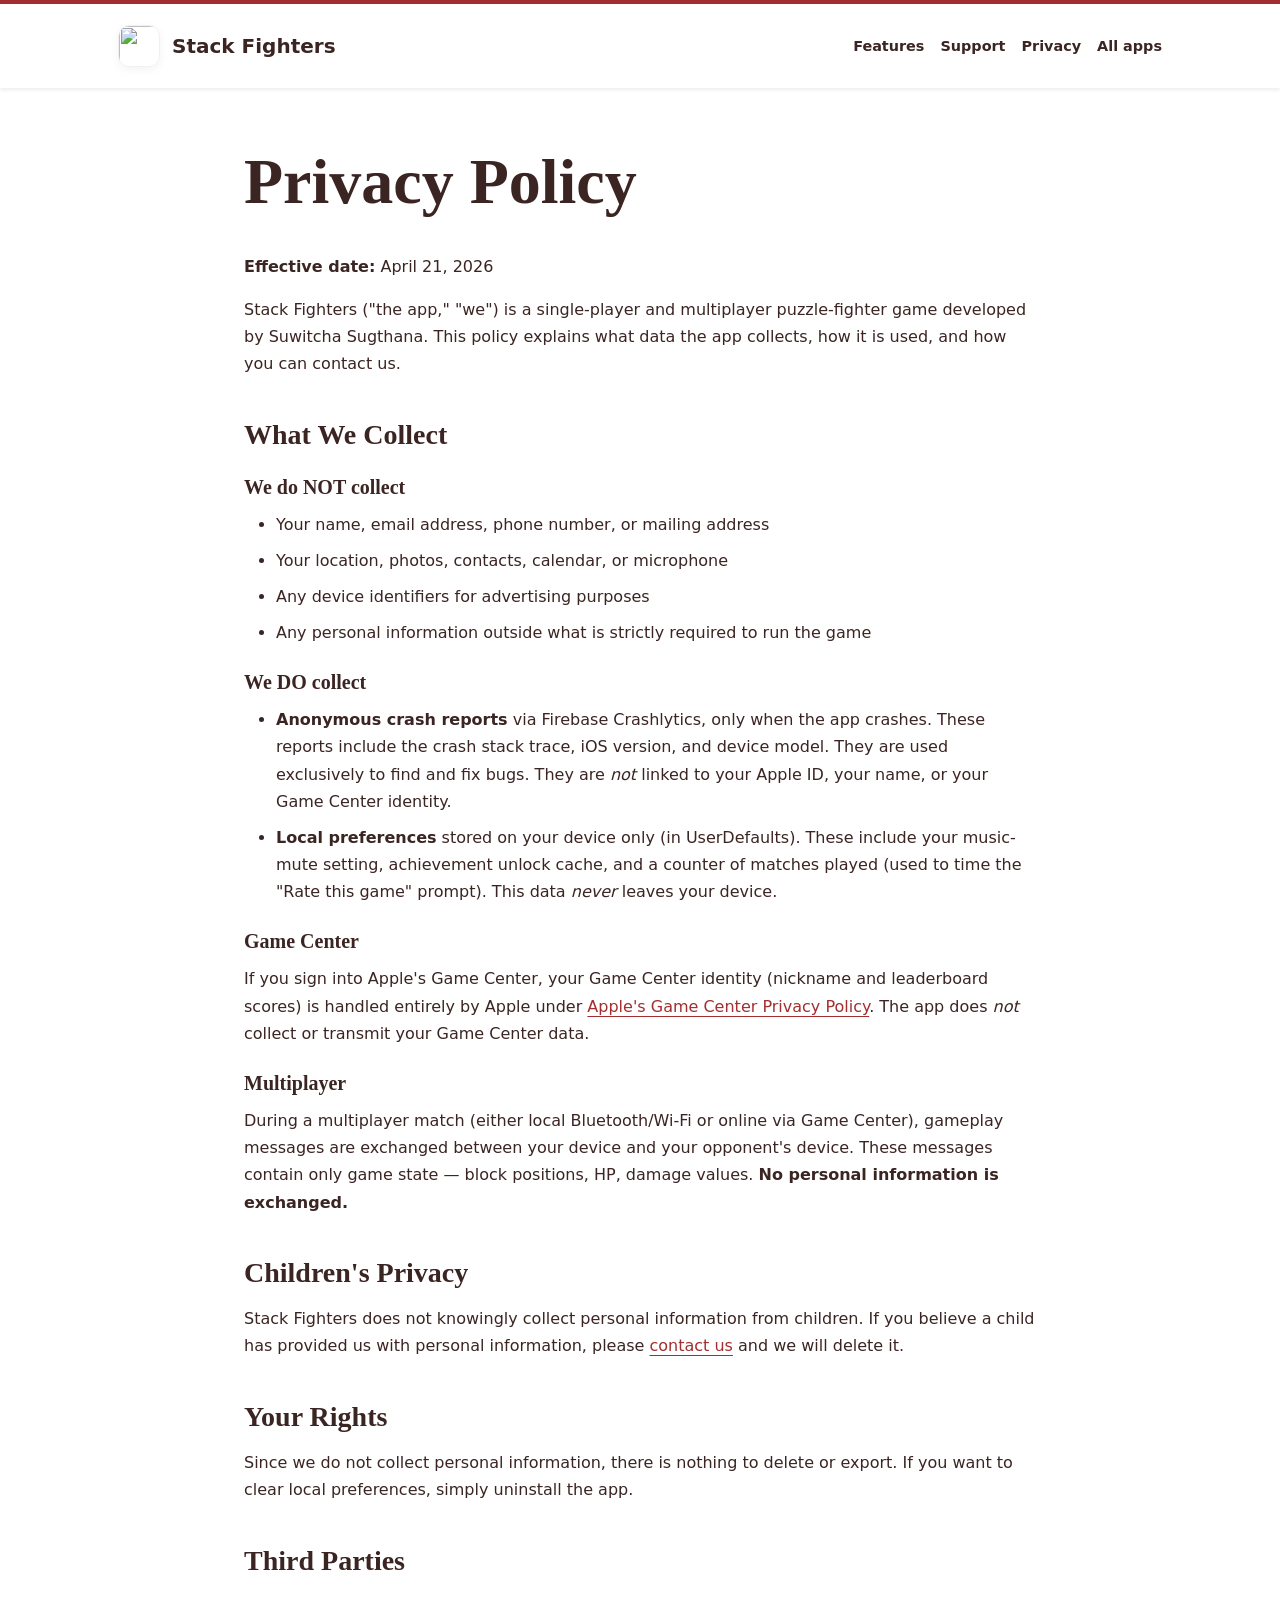
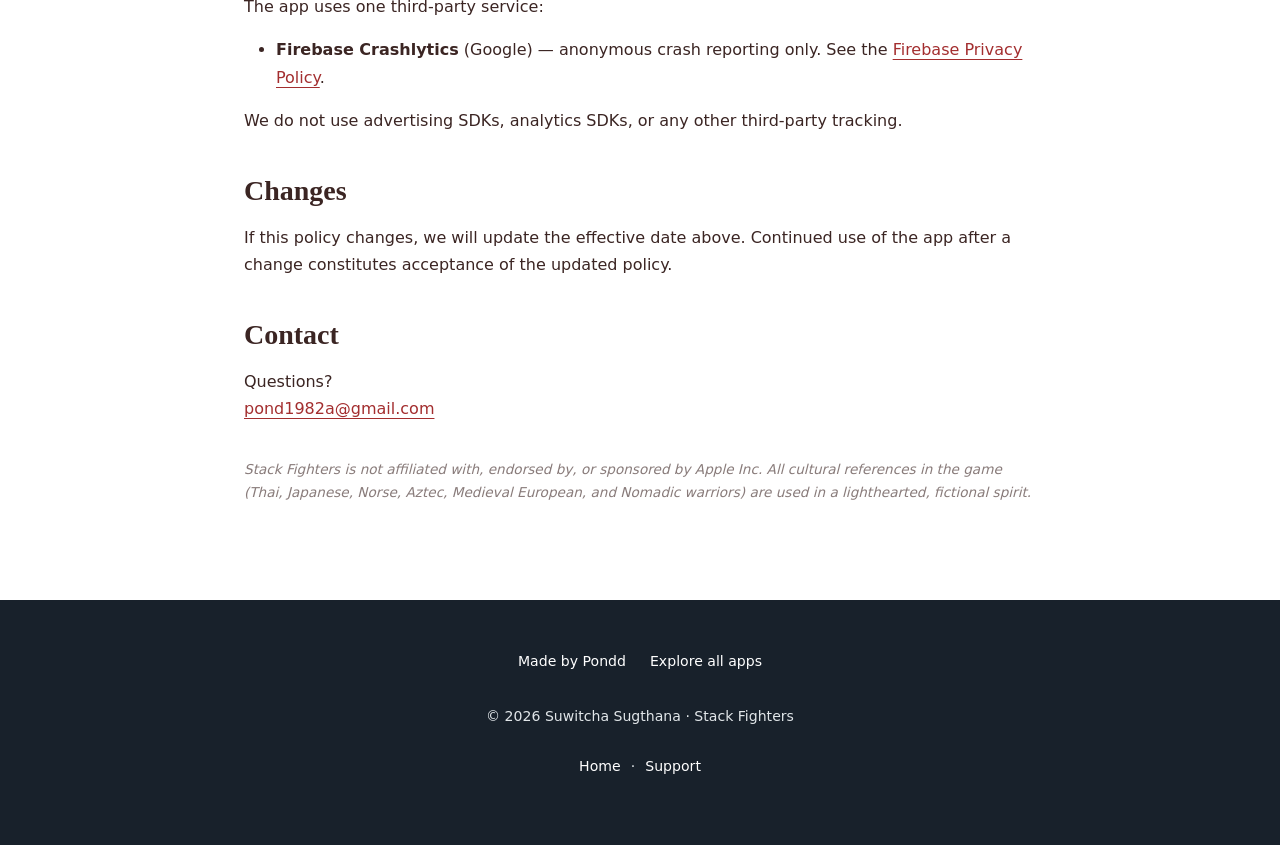
==== commit 36bb18b1: "Give each app its own palette, real icon, and shared app showcase" ====
--- a/privacy.html
+++ b/privacy.html
@@ -3,10 +3,12 @@
 <meta content="width=device-width, initial-scale=1.0" name="viewport"/>
 <title>Privacy Policy — Stack Fighters</title>
 <meta content="Stack Fighters privacy policy — no tracking, no user data collection, anonymous crash reports only." name="description"/>
-<link href="assets/icon.png" rel="icon" type="image/png"/>
+
 <link href="assets/icon.png" rel="apple-touch-icon"/>
 
-<link href="new-age/css/styles.css" rel="stylesheet"/><link href="new-age/css/app.css" rel="stylesheet"/></head><body><a class="skip-link" href="#main-content">Skip to content</a><nav class="navbar navbar-light shadow-sm" id="mainNav" aria-label="Main navigation"><div class="container px-5"><a class="navbar-brand fw-bold" href="index.html">Stack Fighters</a><div class="site-links"><a href="index.html#features">Features</a><a href="support.html">Support</a><a href="privacy.html">Privacy</a><a href="https://pond1982.github.io/Pondd-Page/index.html#apps">All apps</a></div></div></nav><main id="main-content" class="legal-content">
+<link href="new-age/css/styles.css" rel="stylesheet"/><link href="new-age/css/app.css" rel="stylesheet"/><link rel="stylesheet" href="app-family/brand.css?v=20261112">
+<link rel="icon" href="https://pond1982.github.io/Pondd-Page/assets/app-icons/6762288266.webp" type="image/webp">
+</head><body data-app-theme="fighter-crimson"><a class="skip-link" href="#main-content">Skip to content</a><nav class="navbar navbar-light shadow-sm" id="mainNav" aria-label="Main navigation"><div class="container px-5"><a class="navbar-brand fw-bold" href="index.html"><img class="app-brand-icon" src="https://pond1982.github.io/Pondd-Page/assets/app-icons/6762288266.webp" width="42" height="42" alt="" decoding="async">Stack Fighters</a><div class="site-links"><a href="index.html#features">Features</a><a href="support.html">Support</a><a href="privacy.html">Privacy</a><a href="https://pond1982.github.io/Pondd-Page/index.html#apps">All apps</a></div></div></nav><main id="main-content" class="legal-content">
 <h1>Privacy Policy</h1>
 <p><strong>Effective date:</strong> April 21, 2026</p>
 <p>Stack Fighters ("the app," "we") is a single-player and multiplayer puzzle-fighter game developed by Suwitcha Sugthana. This policy explains what data the app collects, how it is used, and how you can contact us.</p>
--- a/app-family/brand.css
+++ b/app-family/brand.css
@@ -0,0 +1,43 @@
+:root{--brand-accent:#a32e2f;--brand-secondary:#7a431e;--brand-tint:#fff0eb;--brand-soft:#f5b8a7;--brand-highlight:#d56541;--brand-ink:#3b2523;--accent:#a32e2f;--second:#7a431e;--tint:#fff0eb;--ink:#3b2523;--brand:#a32e2f;--accent-end:#7a431e;--paper:#fff0eb;--app-accent:#a32e2f;--app-secondary:#7a431e;--app-paper:#fff0eb;--app-ink:#3b2523;--bs-primary:#a32e2f}
+
+/* App identity and shared portfolio. Static, responsive, and readable without JavaScript. */
+body{color:var(--brand-ink)}
+body .masthead{background:linear-gradient(125deg,var(--brand-tint) 4%,var(--brand-soft) 100%)}
+body .detail-section{background:var(--brand-tint)}
+body .bg-gradient-primary-to-secondary{background:linear-gradient(115deg,var(--brand-accent),var(--brand-secondary))!important}
+body .art-orb,body .masthead-device-mockup:before,body .hero-screen:before,body .hero-art:before,body .hero-media:before,body .camp-figure:before,body .app-art:before{background:linear-gradient(130deg,var(--brand-highlight),var(--brand-accent))}
+body #mainNav,body nav.navbar,body .site-header,body>nav.nav,body header.site{border-top:4px solid var(--brand-accent)}
+body .navbar-brand,body a.brand{display:inline-flex;align-items:center;gap:12px;max-width:100%;line-height:1.25;vertical-align:middle}
+body .navbar-brand img.app-brand-icon,body .brand img.app-brand-icon{display:block;flex:0 0 42px;width:42px;height:42px;margin:0;border-radius:11px;object-fit:cover;border:1px solid #0000000f;box-shadow:0 3px 10px #0000000c}
+body .app-identity{display:flex;align-items:center;gap:16px;margin:0 0 24px;text-align:left;color:var(--brand-ink)}
+body .app-identity img{width:72px;height:72px;flex:0 0 72px;object-fit:cover;border-radius:19px;border:1px solid #00000010;box-shadow:0 6px 20px #00000012}
+body .app-identity span{min-width:0}body .app-identity small{display:block;text-transform:uppercase;letter-spacing:.12em;font:700 .65rem/1.6 system-ui,sans-serif;color:var(--brand-accent)}
+body .app-identity strong{display:block;font:700 1.05rem/1.4 system-ui,sans-serif;max-width:28rem}
+body .pondd-about{background:var(--brand-tint);color:var(--brand-ink)}
+body .pondd-character-stage{border-color:var(--brand-secondary);background:radial-gradient(ellipse at 50% 88%,var(--brand-secondary) 0,var(--brand-ink) 48%,#15161d 85%)}
+body .pondd-character-stage:focus-visible,body .pondd-character-pause:focus-visible{outline-color:var(--brand-accent)}
+body .app-family{background:linear-gradient(165deg,var(--brand-tint),#fff 80%);padding:80px 24px;max-width:none;margin:0;color:var(--brand-ink);border-top:1px solid var(--brand-soft);text-align:left}
+body .app-family-inner{max-width:1140px;margin:auto;padding:0;width:100%}
+body .app-family-heading{display:flex;align-items:flex-end;justify-content:space-between;gap:24px;margin-bottom:30px}
+body .app-family-kicker{font:750 .72rem/1.5 system-ui,sans-serif;color:var(--brand-accent);letter-spacing:.13em;text-transform:uppercase;margin:0 0 12px}
+body .app-family h2{font-size:clamp(2rem,3.5vw,3rem);line-height:1.13;letter-spacing:-.035em;color:var(--brand-ink);margin:0 0 14px}
+body .app-family-intro{max-width:570px;color:#4c5664;line-height:1.65;margin:0;font-size:1rem}
+body .app-family-directory{display:inline-flex;align-items:center;justify-content:center;flex:0 0 auto;padding:12px 18px;border:1px solid var(--brand-accent);border-radius:999px;color:var(--brand-accent);font-size:.86rem;font-weight:700;text-decoration:none;background:#fff;min-height:44px}
+body .app-family-directory:hover{background:var(--brand-accent);color:#fff}
+body .app-family-list{list-style:none;display:grid;grid-template-columns:repeat(3,minmax(0,1fr));gap:16px;padding:0;margin:0}
+body .app-family-item{margin:0;padding:20px;border:1px solid #1d2d431c;border-radius:18px;background:#fff;min-width:0;box-shadow:0 4px 18px #15243e04}
+body .app-family-item.is-current{border-color:var(--brand-accent);box-shadow:inset 0 3px 0 var(--brand-accent)}
+body .app-family-card-top{display:flex;align-items:center;gap:13px;margin:0 0 14px}
+body .app-family-card-top img{display:block;width:52px;height:52px;flex:0 0 52px;object-fit:cover;border-radius:13px;border:1px solid #0000000a;margin:0}
+body .app-family-card-top>div{min-width:0}
+body .app-family h3{color:var(--brand-ink);font:750 1rem/1.35 system-ui,sans-serif;letter-spacing:-.015em;margin:0 0 4px}
+body .app-family-meta{color:var(--brand-accent);font:600 .72rem/1.45 system-ui,sans-serif;margin:0}
+body .app-family-summary{color:#4c5664;font-size:.84rem;line-height:1.6;margin:0 0 15px}
+body .app-family-links{display:flex;flex-wrap:wrap;gap:4px 17px;margin:0}
+body .app-family-links a{display:inline-flex;align-items:center;min-height:36px;color:var(--brand-accent);font:700 .8rem/1.3 system-ui,sans-serif;text-decoration:underline;text-underline-offset:4px}
+body .app-family a:focus-visible{outline:3px solid var(--brand-accent);outline-offset:4px}
+body .app-family-note{color:#59616b;font-size:.78rem;line-height:1.5;margin:24px 0 0}
+@media(min-width:1250px){body .app-family-list{grid-template-columns:repeat(4,minmax(0,1fr))}}
+@media(max-width:800px){body .app-family{padding:56px 20px}body .app-family-heading{display:block}body .app-family-directory{margin-top:22px}body .app-family-list{grid-template-columns:repeat(2,minmax(0,1fr))}body .app-identity{gap:13px}body .app-identity img{width:60px;height:60px;flex-basis:60px;border-radius:16px}}
+@media(max-width:520px){body .app-family-list{grid-template-columns:1fr}body .app-family-item{padding:18px}body .app-family h2{font-size:2rem}body .app-identity strong{font-size:.95rem}body .navbar-brand img.app-brand-icon,body .brand img.app-brand-icon{flex-basis:36px;width:36px;height:36px;border-radius:9px}}
+@media(prefers-reduced-motion:reduce){body .app-family *{transition:none!important;animation:none!important}}
